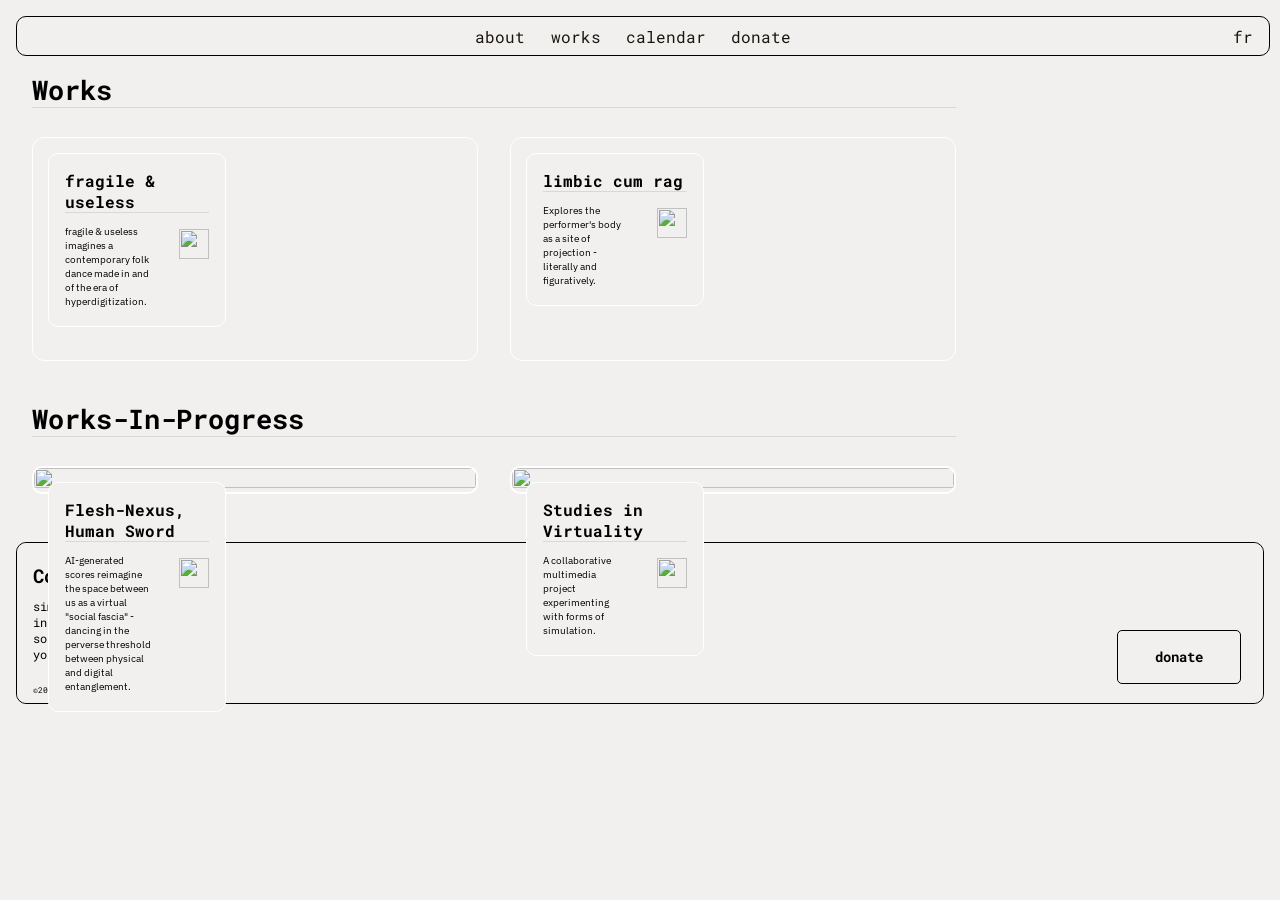
==== choreography.html @ 77012b6d "Add files via upload" ====
<!DOCTYPE html>
<html lang="en">
<head>
    <meta charset="UTF-8">
    <meta name="viewport" content="width=device-width, initial-scale=1.0">
    <title>Works</title>

    <link rel="preconnect" href="https://fonts.googleapis.com">
<link rel="preconnect" href="https://fonts.gstatic.com" crossorigin>
<link href="https://fonts.googleapis.com/css2?family=DotGothic16&family=IBM+Plex+Sans:ital,wght@0,100..700;1,100..700&family=Roboto+Mono:ital,wght@0,100..700;1,100..700&display=swap" rel="stylesheet">

    <link rel="stylesheet" href="index.css">
    <link rel="stylesheet" href="queries.css">
</head>

<body>


<div class="fixed_nav2">
    <a href="index.html" id="logo">
        <img src="images/holeC.svg" alt="" class="logo">
    </a>
        <div class="middle">
            <a href="about.html" data-i18n="nav-about">about</a>
            <a href="choreography.html" data-i18n="nav-works">works</a>
            <a href="calendar.html" data-i18n="nav-calendar">calendar</a>
            <a href="support.html" data-i18n="nav-support">donate</a>
        </div>

        <div class="end">
            <a href="#" id="lang-toggle" data-i18n="nav-lang">fr</a>
        </div>
</div>

<div class="choreo_main">
        <div class="choreo_column2">

            <h2 class="choreo_header" data-i18n="choreo-header-past">Past Works</h2>

            <!-- WORKS GALLERY -->
            <div class="choreo_gallery">
                <div class="choreo_card_tops">

                <a class="work_card" href="fragile.html">
                     <video src="images/F&U Ending.mp4" loop muted playsinline></video>
                    <figcaption class="work_cap"></figcaption>
                    <div class="work_cardcard">
                        <h3 class="work_card_text" data-i18n="choreo-fragile-title">fragile & useless</h3>
                        <div class="work_card_bottomtext">
                                <p data-i18n="choreo-fragile-desc">fragile & useless imagines a contemporary folk dance made in and of the era of hyperdigitization.</p>
                                <img class="work_svg" src="images/arrow-right-solid-full.svg" alt="" width="30em" height="30em">
                            </div>
                    </div>
                </a>

                <a class="work_card" href="limbic.html">
                    <video src="images/LCR Magician (Web 6 Sec).mp4" loop muted playsinline></video>
                      <figcaption class="work_cap"></figcaption>
                    <div class="work_cardcard">
                        <h3 class="work_card_text" data-i18n="choreo-limbic-title">limbic cum rag</h3>
                        <div class="work_card_bottomtext">
                                <p data-i18n="choreo-limbic-desc">Explores the performer's body as a site of projection - literally and figuratively.</p>
                                <img class="work_svg" src="images/arrow-right-solid-full.svg" alt="" width="30em" height="30em">
                            </div>
                    </div>
                </a>
                </div>

                 <h2 class="choreo_header" data-i18n="choreo-header-wip">Works-In-Progress</h2>

                <div class="choreo_card_bottoms">
                <a class="work_card" href="flesh.html">
                    <img class="work_card_image" src="images/Z9uz8Hs_.jpg" alt="">
                    <div class="work_cardcard">
                        <h3 class="work_card_text" data-i18n="choreo-flesh-title">Flesh-Nexus, Human Sword</h3>
                        <div class="work_card_bottomtext">
                                <p data-i18n="choreo-flesh-desc">AI-generated scores reimagine the space between us as a virtual "social fascia" - dancing in the threshold between physical and digital entanglement.</p>
                                <img class="work_svg" src="images/arrow-right-solid-full.svg" alt="" width="30em" height="30em">
                            </div>
                    </div>
                </a>

                <a class="work_card" href="studies.html">
                    <img class="work_card_image" src="images/framework black green - 800px.png" alt="">
                      <div class="work_cardcard">
                        <h3 class="work_card_text" data-i18n="choreo-studies-title">Studies in Virtuality</h3>
                        <div class="work_card_bottomtext">
                                <p data-i18n="choreo-studies-desc">A collaborative multimedia project experimenting with the presuppostion that simulation.
                                </p>
                                <img class="work_svg" src="images/arrow-right-solid-full.svg" alt="" width="30em" height="30em">
                            </div>
                    </div>
                    </a>
                </div>

                <!-- <div class="choreo_card_bottoms2">
                    <a class="work_card2" href="paradise.html">
                    <img class="work_card_image" src="images/illusion2.png" alt="">
                      <div class="work_cardcard">
                        <h3 class="work_card_text" data-i18n="choreo-paradise-title">Paradise</h3>
                        <div class="work_card_bottomtext">
                                <p data-i18n="choreo-paradise-desc">A rules-based choreographic score exploring themes of collective survival under contemporary capitalism.
                                </p>
                                <img class="work_svg" src="images/arrow-right-solid-full.svg" alt="" width="30em" height="30em">
                            </div>
                    </div>
                    </a>
                </div> -->

            </div>

        </div> 
    </div>


<div class="footer">

    <div class="squares">
        <div class="square1">
        <div class="sq1col1">
            <h3 data-i18n="footer-contact-header">Contact</h3>
            <div class="sq1col2">
                <a href="mailto:simon.portigal@gmail.com">simon.portigal@gmail.com</a>
                <a href="https://www.instagram.com/asimonportigal/" target="_blank">instagram</a>
                <a href="https://soundcloud.com/peepeegayboy" target="_blank">soundcloud</a>
                <a href="https://www.youtube.com/@lerocketship" target="_blank">youtube</a>
            </div>
        </div>
            <p data-i18n="footer-copyright">© 2026 simon portigal</p>
        </div>
        <div class="square2">
        </div>
        <div class="square3">
        </div>
        <div class="square4">
            <a href="support.html" class="donate-btn" data-i18n="nav-support">donate</a>
        </div>
    </div>
</div>

<script src="index.js"></script>

</body>
</html>
---- index.css ----
*{
    box-sizing: border-box;
    /* border: 1px red solid; */
}

body{
    margin: 0;
    padding:0;
    background-color: #F2F0EF;
}

body {
    opacity: 0;
    transition: opacity 0.6s ease;
}

body.page-loaded {
    opacity: 1;
}

body.page-transitioning-out {
    opacity: 0;
}



/* ================================== */
/* ===========FIXED NAVIGATION========== */
/* ================================== */

.fixed_nav2{
    position:fixed;
    background-color: #F2F0EF;
    opacity: 1;
    top: 1em;
    height: 2.5em;
    width: 98%;
    display: inline-flex;
    justify-content: space-between;
    align-items: center;
    font-family:Roboto Mono;
    padding: 0 1em 0 1em;
    margin: 0 1em;
    border: 1px black solid;
    border-radius: 10px;
    z-index: 999;
}

.middle{
    display: flex;
    width: 30%;
    justify-content: space-evenly;
}

.fixed_nav2 a{
    color: #1A160E;
    text-decoration: none;
    height: 100%;
}

.fixed_nav2 a:hover{
    color: #1A160E;
    text-decoration: underline;
}

#logo{
    height: 1.5em;
    position: relative;
    /* bottom: .18em; */
}
.logo{
  display: inline-block;
  height: 100%;
  width: auto;
}

 #logo:hover .logo {
  animation: pulse 0.5s ease-in-out infinite;
}


/* ================================== */
/* ===========LANDING================ */
/* ================================== */

.i_body{
    background-color: #F2F0EF;
    scroll-behavior: smooth;
}

.main1{
  min-height: 100vh;
  display: flex;
  justify-content: center;
  align-items: center;
  text-align: center;
  background-position: center center;
  background-attachment: fixed;
  padding: 0em 0em 0em 0em;
}

.main1{
    background-color: #F2F0EF;
}

.main1A{
  background-image: url(images/Houndstooth.png);
  width: 100%;
  display: flex;
  justify-content: center;
  /* border-radius: 15px; */
  filter: drop-shadow(0 0 .75rem black);
}


.home_target{
    display: flex;
    flex-direction: column;
    align-items: center;
    justify-content: center;
    background-color: #80CB69;
    width: 95%;
    height: auto;
    padding: 1em;
    margin: 2em 1em;
    position: relative;
    color: #1A160E;
    filter: drop-shadow(0 0 .75rem black);
    border-radius: 15px;
}

.home_background{
    z-index: 1;
    display: flex;
    flex-direction: column;
    justify-content: center;
    align-self: center;
    padding: 1.5em;
    width: 100%;
    height: auto;
    filter: drop-shadow(0 0 0.75rem black);
    position: relative;
}

.main1header{
    display: flex;
    flex-direction: column;
    justify-self: center;
    align-self: center;
    position: absolute;
    color: #aa040e;
    z-index: 2;
    animation: blink-2 1.5s infinite both;
    text-decoration: none;
}

.header_name{
    font-size: 10vw;
    color: red;
    z-index: 2;
    animation: blink-2 1.5s infinite both;
    text-decoration: none;
    font-family: "DotGothic16";
}

.figcapLanding{
    position: absolute;
    font-size: .5em;
    font-style: italic;
    font-family: "Roboto Mono";
    bottom: 1em;
    left: 40%;
}


h3{
    font-size: 1.2135em;
    font-family: "Roboto Mono";
}

p{
    font-size: .75em;
}


/* ================================== */
/* ===========ABOUT================== */
/* ================================== */

.about_main{
    position: relative;
    display: flex;
    flex-direction: column;
    padding: 3em 1em 2em 2em;
    margin-bottom: 0;
    width: 75%;
    flex: 1;
}

.about_header{
    width: 100%;
    border-bottom: 1px rgba(0, 0, 0, .1) solid;
    font-family: "Roboto Mono";
    font-size: 1.9634em;
    margin-top: .65em;
}

.about_body{
    display: flex;
    flex-direction: row;
    gap: 2em;
}

.about_image{
    position: sticky;
    top: 5.5em;
    align-self: flex-start;
    border: 1px white solid;
    border-radius: 10px;
    height: 100%;
}

.about_image img{
    display: block;
    border-radius: 10px;
    height: 100%;
}

.about_cap{
    position: absolute;
    bottom: 1em;
    left: .5em;
    font-family: "IBM Plex Sans";
    font-size: .5em;
    color: #F2F0EF;
}

.about_text{
    border: solid 1px rgba(0, 0, 0, .1);
    border-radius: 10px;
    padding: 1em;
}

.about_text h3{
    margin-top: 0;
    font-size: 1.25em;
}

.about_text p{
    font-size: .85em;
    font-family: "IBM Plex Sans";
}

.about_text a{
    color: #aa040e;
    text-decoration: none;
}

.about_text a:hover{
    color: #aa040e;
    text-decoration: underline;
}

.about_text a:visited{
    color: #aa040e;
}


/* ================================== */
/* ===========WORK=================== */
/* ================================== */

.work_card2{
    border-radius: 10px;
    width: 48.7%;
    display: flex;
    flex-direction: column;
    align-self: flex-start;
    position: relative;
    margin: 1em 0em;
}

a.work_card2 {
    color: black;
}

a.work_card2:visited{
    color: black;
}

.work_cardcard{
    position: absolute;
    top: 1em;
    left: 1em;
    width: 40%;
    height: auto;
    background-color:#F2F0EF;
    padding: 1em 1em .5em 1em;
    border-radius: 10px;
    border: white 1px solid;
}

.work_card_text{
    color: black;
    font-size: 1em;
    margin: 0;
}

.work_card_image{
    display: block;
    height: 100%;
    width: 100%;
    border-radius: 10px;
    border: 2px solid white;
}

.work_card_bottomtext{
    display: flex;
    justify-content: space-between;
    align-items:flex-start;
    font-family: "IBM Plex Sans";
}

.work_card h3{
    font-size: 1em;
    border-bottom: solid 1px rgba(0, 0, 0, .1);
}

.work_card_bottomtext img{
    position: relative;
    top: 1em;
}

.work_card_bottomtext p{
    width: 60%;
    font-size: .65em;
}

a.work_card{
    color: black;
    text-decoration: none;
    width: 100%;
}

a.work_card:visited{
    color: black;
    text-decoration: none;
}

a.work_card:hover{
  animation: shadow-drop-center 0.5s cubic-bezier(0.075, 0.820, 0.165, 1.000) both;
}

.work_cap{
    position: absolute;
    bottom: 1em;
    left: .5em;
    font-family: "IBM Plex Sans";
    font-size: .5em;
    color: #F2F0EF;
}


/* =========================================== */
/* ===========CHOREOGRAPHY PAGE=============== */
/* =========================================== */

.choreo_main{
    display: flex;
    padding: 3em 1em 1em 2em;
    background-color: #F2F0EF;
}

.choreo_column2{
    padding: 0em 0em 0em 0em;
    width: 75%;
    display: flex;
    flex-direction: column;
}

.choreo_column2 h2{
    font-family: "Roboto Mono";
    font-size: 1.7em;
}

.choreo_header{
    border-bottom: solid 1px rgba(0, 0, 0, .1);
    margin-bottom: .5em;
}

.choreo_gallery{
    display: flex;
    flex-direction: column;
    width: 100%;
    margin-bottom: 0;
}

.choreo_card_tops,
.choreo_card_bottoms,
.choreo_card_bottoms2{
    display: flex;
    flex-direction: row;
    gap: 2em;
}

.choreo_card_bottoms{
    margin-bottom: 0;
}

.work_card{
    border-radius: 10px;
    width: 100%;
    height: auto;
    display: flex;
    flex-direction: column;
    align-self: flex-start;
    position: relative;
    margin: 1em 0em;
}

.work_card video{
    display: block;
    width: 100%;
    height: auto;
    border-radius: 12px;
    border: solid 1px white;
}

video {
  cursor: pointer;
  transition: opacity 0.3s;
}

a.work_card2:hover{
    animation: shadow-drop-center 0.5s cubic-bezier(0.075, 0.820, 0.165, 1.000) both;
}


/* =========================================== */
/* ===========FRAGILE USELESS PAGE============ */
/* =========================================== */

.fragile_body_main{
  background-color: #F2F0EF;
}

.fragile_main {
    height: 100vh;
    position: relative;
    overflow: hidden;
    padding: 0em;
}

.fragile_card{
    position: relative;
    width: 35%;
    height: auto;
    background-color: #F2F0EF;
    z-index: 10;
    margin: 1rem;
    padding: 1rem;
    border-radius: 10px;
    border: 1px black solid;
    overflow: hidden;
    top: 3em;
    overflow-y: scroll;
}

.fragile_header{
    font-family: "Roboto Mono";
    border-bottom: solid 1px rgba(0, 0, 0, .1);
    margin-top: 0;
    margin-bottom: .5em;
}

.index_nav_c1_navfragile{
    position: relative;
    display: flex;
    justify-content: flex-start;
    flex-wrap: wrap;
    gap: 1em;
}

.fragile_body_header{
    margin-top: 0;
    font-family: "IBM Plex Sans";
    width: 50%;
    font-style: italic;
}

.fragile_body{
    column-count: 2;
    font-family: "IBM Plex Sans";
    padding: .5em 0em 0em;
}

.p1{
    margin-top: 0;
}

#justin_web_short{
    position: absolute;
    top: 0;
    left: 0;
    width: 100%;
    height: 100%;
    object-fit: cover;
    z-index: 0;
    border-bottom-left-radius: 10px;
    border-bottom-right-radius: 10px;
}

.artichaut_nav{
    font-size: .7em;
    font-family: "Roboto Mono";
    color: black;
    padding: .25em 0em 0em;
}

.artichaut_nav:visited{
    color: black;
}

.artichaut_nav:hover{
    color: #aa040e;
}


/* =========================================== */
/* ===========LIMBIC CUM  PAGE================ */
/* =========================================== */

.limbic_body_main{
  background-color: #F2F0EF;
  height: 100%;
}

.limbic_main {
    padding: 0em;
    height: 100vh;
    position: relative;
    overflow: hidden;
}

.limbic_card{
    position: relative;
    width: 35%;
    height: auto;
    background-color: #F2F0EF;
    z-index: 10;
    margin: 1rem;
    padding: 1rem;
    border: 1px black solid;
    border-radius: 10px;
    overflow: hidden;
    overflow-y: scroll;
    top: 3em;
}

.limbic_header{
    font-family: "Roboto Mono";
    border-bottom: solid 1px rgba(0, 0, 0, .1);
    margin-top: 0;
    margin-bottom: .5em;
}

.limbic_body_header{
    margin-top: 0;
    font-family: "IBM Plex Sans";
    width: 50%;
    font-style: italic;
}

.limbic_body{
    column-count: 2;
    font-family: "IBM Plex Sans";
    background-color: #F2F0EF;
    padding: .5em 0em 0em;
}

#magician_web_short{
    position: absolute;
    top: 0;
    left: 0;
    width: 100%;
    height: 100%;
    object-fit: cover;
    z-index: 0;
    border-bottom-left-radius: 10px;
    border-bottom-right-radius: 10px;
}


/* =========================================== */
/* ===========PARADISE PAGE=================== */
/* =========================================== */

.paradise_body_main{
  background-color: #F2F0EF;
}

.paradise_main {
    height: 100vh;
    position: relative;
    overflow: hidden;
    padding: 0em;
}

.paradise_image{
    width: 100%;
    height: auto;
    z-index: -1;
}

.paradise_card{
    position: absolute;
    width: 25%;
    height: auto;
    background-color: #F2F0EF;
    z-index: 10;
    margin: 1rem;
    padding: 1rem;
    border: 1px black solid;
    border-radius: 10px;
    overflow: hidden;
    top: 3em;
    overflow-y: scroll;
}

.paradise_header{
    font-family: "Roboto Mono";
    border-bottom: solid 1px rgba(0, 0, 0, .1);
    margin-top: 0;
}

.paradise_body_header{
    font-style: italic;
    margin-top: 0;
}

.paradise_body{
    column-count: 1;
    font-family: "IBM Plex Sans";
}


/* =========================================== */
/* ===========STUDIES PAGE==================== */
/* =========================================== */

.studies_body_main{
  background-color: #F2F0EF;
}

.studies_main {
    height: 100vh;
    position: relative;
    overflow: hidden;
    padding: 0em;
}

.studies_image{
    width: 100%;
    height: auto;
    z-index: -1;
    border-bottom-left-radius: 10px;
    border-bottom-right-radius: 10px;
}

.studies_card{
    position: absolute;
    width: 25%;
    height: auto;
    background-color: #F2F0EF;
    z-index: 10;
    margin: 1rem;
    padding: 1rem;
    border: 1px white solid;
    border-radius: 10px;
    overflow: hidden;
    top: 3em;
    overflow-y: scroll;
}

.studies_header{
    font-family: "Roboto Mono";
    border-bottom: solid 1px rgba(0, 0, 0, .1);
    margin-top: 0;
}

.studies_body_header{
    font-style: italic;
    margin-top: 0;
}

.studies_body{
    column-count: 1;
    font-family: "IBM Plex Sans";
}


/* =========================================== */
/* ===========FLESH NEXUS PAGE================ */
/* =========================================== */

.flesh_body_main{
  background-color: #F2F0EF;
}

.flesh_main {
    height: 100vh;
    position: relative;
    overflow: hidden;
    padding: 0em;
}

.flesh_image{
    position: absolute;
    top: 0;
    left: 0;
    width: 100%;
    height: 100%;
    z-index: -1;
    border-bottom-left-radius: 10px;
    border-bottom-right-radius: 10px;
}

.flesh_card{
    position: absolute;
    width: 35%;
    height: auto;
    background-color: #F2F0EF;
    z-index: 10;
    margin: 1rem;
    padding: 1rem;
    border-radius: 10px;
    border: 1px black solid;
    overflow: hidden;
    top: 3em;
    overflow-y: scroll;
}

.flesh_header{
    font-family: "Roboto Mono";
    border-bottom: solid 1px rgba(0, 0, 0, .1);
    margin-top: 0;
    margin-bottom: .5em;
}

.flesh_body_header{
    margin-top: 0;
    font-family: "IBM Plex Sans";
    width: 50%;
    font-style: italic;
}

.flesh_body{
    column-count: 2;
    font-family: "IBM Plex Sans";
    padding: .5em 0em 0em;
}


/* ================================== */
/* ===========SUPPORT================ */
/* ================================== */

.support_main{
    display: flex;
    padding: 3em 2em 0em 2em;
    background-color: #F2F0EF;
    min-height: 77vh;
}

.support_card_bottoms{
    width: 40%;
}


.support_gallery{
    display: flex;
    flex-direction: column;
    width: 100%;
    margin-bottom: 0;
    padding-bottom: 0;
}

.support_gallery a{
    color:#aa040e;
    text-decoration: none;
    font-weight: bold;
    font-family: "IBM Plex Sans";
    font-size: .9em;
}

.support_gallery a:hover{
    color: black;
    text-decoration: underline;
}

.support_gallery a:visited{
    color:#aa040e;
}

.support_card_tops{
    display: flex;
    flex-direction: column;
    width: 40%;
}

.support_p{
    font-family: "IBM Plex Sans";
    font-size: .9em;
    margin-top: .5em;
    /* margin-bottom: .5em; */
}

.support_p1{
    font-family: "IBM Plex Sans";
    font-size: .9em;
    font-style: italic;
    padding-top: 10em;
}

.support_header{
    border-bottom: solid 1px rgba(0, 0, 0, .1);
    margin-bottom: .5em;
    width: 40%;
}

.socialorgs_toggle {
    list-style: none;
}

.socialorgs_toggle summary {
    cursor: pointer;
    list-style: none;
}

.socialorgs_toggle summary::-webkit-details-marker {
    display: none;
}

.socialorgs {
    display: flex;
    flex-direction: column;
    gap: .35em;
    margin-top: .5em;
}

.socialorgs a {
    font-family: "IBM Plex Sans";
    font-size: .85em;
    color: #aa040e;
    text-decoration: none;
}

.socialorgs a:hover {
    text-decoration: underline;
}

.socialorgs a:visited {
    color: #aa040e;
}

.socialorgs{
    display: flex;
    flex-direction: column;
}


/* ================================== */
/* ===========FOOTER================= */
/* ================================== */

.footer{
  display: flex;
  flex-direction: column;
  font-family: "Roboto Mono";
  color: black;
  height: auto;
  border: 1px black solid;
  border-radius: 10px;
  margin: 1em;
}

.footer a:link{
  color: black;
  text-decoration: none;
}

.footer a:visited{
  color: black;
  text-decoration: none;
}

.footer a:hover{
    text-decoration: underline;
}

.squares{
  display: flex;
  flex-direction:row;
  background: #F2F0EF;
  padding: 0 .5em 0 .5em;
  border-radius: 10px;
}

.square1{
    display: flex;
    flex-direction: column;
    justify-content: space-between;
}
.square1 p{
    font-size: .5em;
}

.sq1col2{
    display: flex;
    flex-direction: column;
}

.square1,
.square2,
.square3,
.square4{
    width: 100%;
    height: 10em;
}

.square1,
.square2 {
    padding-left:.5em;
}

.square1 a{
    font-size: .75em;
}

.square1 h3,
.square2 h3{
    margin-bottom: .55em;
}

.square2 img{
    height: 1.5em;
}

.square3{
    display: flex;
    flex-direction: column;
    justify-content: flex-end;
}

.square4{
    display: flex;
    flex-direction: column;
    align-items: flex-end;
    justify-content: flex-end;
}

.square4 p{
    font-size: .75em;
}

.donate-btn{
    position: relative;
    right: 1em;
    bottom: 1em;
    font-size: .85em;
    font-family: "Roboto Mono";
    padding: 1.25em 2.75em;
    border: 1px solid black;
    border-radius: 5px;
    margin-bottom: .4em;
    color: black !important;
    background-color:#F2F0EF;
    text-decoration: none;
    font-weight: bold;
}

.donate-btn:hover{
    background:black;
    color: white !important;
    text-decoration: none !important;
    animation: shadow-drop-center 0.5s cubic-bezier(0.075, 0.820, 0.165, 1.000) both;
}


/* =========================================== */
/* ===========CALENDAR PAGE================== */
/* =========================================== */

.calendar_main {
    display: flex;
    padding: 3em 1em 2em 2em;
    background-color: #F2F0EF;
    min-height: 77vh;
}

.cal_list {
    display: flex;
    flex-direction: column;
    width: 100%;
    margin-top: .5em;
}

.cal_item {
    display: flex;
    flex-direction: row;
    gap: 2em;
    align-items: baseline;
    padding: .75em 0;
    border-bottom: 1px solid rgba(0, 0, 0, .1);
}

.cal_item.past {
    opacity: 0.38;
    text-decoration: line-through;
}

.cal_date {
    font-family: "Roboto Mono";
    font-size: .78em;
    min-width: 13em;
    flex-shrink: 0;
}

.cal_details {
    display: flex;
    flex-direction: column;
    gap: .2em;
}

.cal_title {
    font-family: "IBM Plex Sans";
    font-size: .88em;
    font-weight: 600;
}

.cal_venue {
    font-family: "IBM Plex Sans";
    font-size: .75em;
    color: rgba(26, 22, 14, 0.6);
}


/* ----------------------------------------------
 * Generated by Animista on 2025-10-5 8:55:26
 * Licensed under FreeBSD License.
 * See http://animista.net/license for more info.
 * w: http://animista.net, t: @cssanimista
 * ---------------------------------------------- */

/**
 * ----------------------------------------
 * animation blink-2
 * ----------------------------------------
 */
@keyframes blink-2 {
  0% {
    opacity: 0;
  }
  50% {
    opacity: 1;
  }
  100% {
    opacity: 0;
  }
}

  /* ----------------------------------------------
 * Generated by Animista on 2025-12-1 9:32:58
 * Licensed under FreeBSD License.
 * See http://animista.net/license for more info.
 * w: http://animista.net, t: @cssanimista
 * ---------------------------------------------- */

/*
 * ----------------------------------------
 * animation pulse
 * ----------------------------------------
 */

 @keyframes pulse {
    0%   { transform: scale(1); }
    50%  { transform: scale(1.08); }
    100% { transform: scale(1); }
  }

  /* ----------------------------------------------
 * Generated by Animista on 2025-12-1 9:32:58
 * Licensed under FreeBSD License.
 * See http://animista.net/license for more info.
 * w: http://animista.net, t: @cssanimista
 * ---------------------------------------------- */

/*
 * ----------------------------------------
 * animation shadow-drop-center
 * ----------------------------------------
 */
@keyframes shadow-drop-center {
  0% {
    -webkit-box-shadow: 0 0 0 0 rgba(0, 0, 0, 0);
            box-shadow: 0 0 0 0 rgba(0, 0, 0, 0);
  }
  100% {
    -webkit-box-shadow: 0 0 20px 0px rgba(0, 0, 0, 0.35);
            box-shadow: 0 0 20px 0px rgba(0, 0, 0, 0.35);
  }
}
---- queries.css ----
/* ============================================ */
/* ============= QUERIES.CSS ================= */
/* Breakpoints: 768px (tablet), 480px (mobile) */
/* ============================================ */


/* ============================================ */
/* =============== TABLET ==================== */
/* max-width: 820px                             */
/* ============================================ */

@media (max-width: 820px) {

    /* --- NAVIGATION --- */
    .fixed_nav2 {
        left: 0em;
        right: 0em;
        width: auto;
        max-width: calc(100vw - .5em);
        box-sizing: border-box;
        padding: 0.4em .75em;
    }

    .navtext a{
        width: 75%;
        font-size: 1em;
    }

    .middle {
        width: 60%;
        justify-content: space-evenly;
        text-align: center;
    }


    /* --- FOOTER --- */

    .square1,
    .square2,
    .square3,
    .square4 {
        width: 50%;
        height: auto;
        padding: 0em 0 0em 0;
    }

    .square1 h3,
    .square2 h3{
        font-size: 1em;
    }

    .square1 a,
    .square2 a{
        font-size: .65em;
    }

    .square2 a{
        position: relative;
        top: .5em;
    }

    .square4 {
        justify-content: flex-start;
        font-size: .8em;
    }

    .square4 p{
        position: relative;
        top: .65em;
    }

    .footer h3{
    border-bottom: solid 1px rgba(0, 0, 0, .1);
    width: 400%;
    }

    .sq1col2{
        padding-top: .5em;
    }

    .donate-btn{
       top: 8em;
        right: 0em;
    }


    /* --- LANDING PAGE --- */
    .header_name {
        font-size: 8vw;
    }

    .main1{
        padding: 0em 1em;
    }

    .main1A{
        border-radius: 20px;
    }

    .figcapLanding{
        left:32%;
    }


    /* --- ABOUT PAGE --- */
    .about_main {
        width: 100%;
        padding: 3.5em 1.25em 0em;
    }

    .about_body {
        flex-direction: column;
        gap: 1.5em;
    }

    .about_image {
        position: relative;
        top: auto;
        width: 100%;
    }

    .about_image img {
        width: 100%;
        height: auto;
    }

    .about_text h3 {
        font-size: 1.1em;
    }


    /* --- CHOREOGRAPHY PAGE --- */
    .choreo_main {
        padding: 4em 1.25em 0em;
    }

    .choreo_column2 {
        width: 100%;
    }

    .choreo_card_tops,
    .choreo_card_bottoms,
    .choreo_card_bottoms2 {
        flex-direction: column;
        gap: 1.25em;
    }

    .work_card2 {
        width: 100%;
    }


    /* --- WORK DETAIL PAGES (fragile, limbic, flesh) --- */
    .fragile_card,
    .limbic_card,
    .flesh_card {
        width: 55%;
    }

    .fragile_body_header,
    .limbic_body_header,
    .flesh_body_header {
        width: 100%;
    }

    .fragile_body,
    .limbic_body,
    .flesh_body {
        column-count: 1;
    }

    .flesh_image,
    .studies_image,
    .paradise_image{
        width: auto;
        object-fit: contain;
    }

    .fragile_main video{
        transform-origin: center;
    }
    #justin_web_short{
        object-fit:cover;
    }


    /* --- PARADISE / STUDIES PAGES --- */
    .paradise_card,
    .studies_card {
        width: 55%;
    }


    /* --- FOOTER --- */
    .footer {
        height: auto;
    }

    /* --- SUPPORT PAGE --- */
    .support_main {
        min-height: unset;
        height: auto;
        padding: 4em 1.25em;
    }

    .support_header {
        width: 100%;
    }

    .support_card_tops,
    .support_card_bottoms {
        width: 100%;
    }

    .calendar_main{
        height: 88vh;
        min-height: unset;
        padding: 4em 1.25em;
    }
}


/* ============================================ */
/* =============== MOBILE ==================== */
/* max-width: 480px                             */
/* ============================================ */

@media (max-width: 480px) {

    /* --- NAVIGATION --- */
    .fixed_nav2 {
        left: 0em;
        right: 0em;
        width: auto;
        max-width: calc(100vw - .75em);
        box-sizing: border-box;
        padding: 0.4em 0.75em;
        margin: 0 0.5em;
    }

    .navtext {
        display: flex;
        width: 100%;
        justify-content: center;
    }

    .middle {
        width: 80%;
        text-align: center;
        justify-content: space-evenly;
        font-size: 0.8em;
    }

    .end{
        justify-self: flex-end;
        font-size: .8em;
    }

    #logo {
        height: 1.25em;
    }


    /* --- FOOTER --- */
    .squares {
        flex-direction: column;
    }

    .square1,
    .square2,
    .square3,
    .square4 {
        width: 100%;
        height: 2.25em;
        padding: 0em 0 .5em 0;
    }
    .square1 a{
        font-size: .75em;
    }

    .donate-btn{
        top: auto;
        bottom: 2em;
        right: 0;
    }

     .square2 a{
        font-size: 1em;
        right: .2em;
     }

     .footer h3{
        margin-bottom: 0;
        width: auto;
     }

    .square4 {
        justify-content: flex-start;
    }

    .footer {
        margin: 0.5em;
    }

    .footer h3{
        border-bottom: solid 1px rgba(0, 0, 0, .1);
    }

    .sq1col2{
        padding-top: .5em;
    }


    p {
        font-size: 0.8em;
    }


    /* --- LANDING PAGE --- */
    .header_name {
        font-size: 9vw;
    }
    .main1A {
        width: 90%;
        height: 15em;
        border-radius: 16px;
        /* border: 1px red solid; */
    }

    .main1{
        padding: 0;
    }

    .home_target{
        /* border: 1px red solid; */
        height: 13em;
        align-self: center;
    }

    .home_background{
        width: 110%;
    }

    .figcapLanding {
        visibility: hidden;
    }


    /* --- ABOUT PAGE --- */
    .about_main {
        width: 100%;
        padding: 4em 0.75em 1em;
        height: auto;
    }

    .about_body {
        flex-direction: column;
        gap: 1em;
    }

    .about_image {
        position: relative;
        top: auto;
        width: 100%;
        height: auto;
    }

    .about_image img {
        width: 100%;
        height: auto;
    }

    .about_text {
        padding: 0.75em;
    }

    .about_text h3 {
        font-size: 1em;
    }

    .about_text p {
        font-size: 0.8em;
    }

    .about_header {
        font-size: 1.5em;
    }


    /* --- CHOREOGRAPHY PAGE --- */
    .choreo_main {
        padding: 4em 0.75em 1em;
    }

    .choreo_column2 {
        width: 100%;
    }

    .choreo_card_tops,
    .choreo_card_bottoms,
    .choreo_card_bottoms2 {
        flex-direction: column;
        gap: 1em;
    }

    .work_card,
    .work_card2 {
        width: 100%;
    }

    .work_cardcard {
        width: 70%;
    }

    .choreo_header {
        font-size: 1.5em;
    }


    /* --- WORK DETAIL PAGES (fragile, limbic, flesh) --- */
    .fragile_card,
    .limbic_card,
    .flesh_card {
        position: relative;
        top: 0;
        margin-top: 4.5em;
        width: calc(100% - 1.5em);
        margin-left: 0.75em;
        margin-right: 0.75em;
        margin-bottom: 0.75em;
        overflow-y: visible;
        height: auto;
    }

    .fragile_body_header,
    .limbic_body_header,
    .flesh_body_header {
        width: 100%;
    }

    .fragile_body,
    .limbic_body,
    .flesh_body {
        column-count: 1;
    }

    .fragile_header,
    .limbic_header,
    .flesh_header {
        font-size: 1.2em;
    }

    /* --- FRAGILE / LIMBIC video background fix --- */
    #justin_web_short,
    #magician_web_short {
        position: fixed;
        top: 0;
        left: 0;
        width: 100%;
        height: 100%;
        object-fit: cover;
        z-index: 0;
        border-bottom-left-radius: 0;
        border-bottom-right-radius: 0;
    }

    .fragile_card,
    .limbic_card {
        z-index: 10;
    }

    .fragile_main,
    .limbic_main,
    .flesh_main {
        height: auto;
        min-height: 100vh;
        overflow: visible;
        position: static;
    }

    .footer {
        position: relative;
        z-index: 10;
        height: auto;
        margin-bottom: 0;
    }

    /* --- FLESH / STUDIES / PARADISE image fix --- */
    .flesh_image {
        position: fixed;
        top: 0;
        left: 0;
        width: 100%;
        height: 100%;
        object-fit: cover;
        z-index: -1;
    }

    .flesh_image,
    .studies_image,
    .paradise_image {
        border-bottom-left-radius: 0;
        border-bottom-right-radius: 0;
    }


    /* --- PARADISE / STUDIES PAGES --- */
    .paradise_main,
    .studies_main {
        height: auto;
        min-height: 100vh;
        overflow: visible;
    }

    .paradise_card,
    .studies_card {
        position: relative;
        top: 0;
        margin-top: 4.5em;
        width: calc(100% - 1.5em);
        margin-left: 0.75em;
        margin-right: 0.75em;
        margin-bottom: 0.75em;
        overflow-y: visible;
        height: auto;
    }

    .paradise_image,
    .studies_image {
        position: fixed;
        top: 0;
        left: 0;
        width: 100%;
        height: 100%;
        object-fit: cover;
        z-index: -1;
    }

    .paradise_header,
    .studies_header {
        font-size: 1.2em;
    }


    /* --- SUPPORT PAGE --- */
    .support_main {
        height: auto;
        min-height: 82vh;
        padding: 4em 0.75em 1.5em;
        flex-direction: column;
    }

    .calendar_main{
        height: auto;
        min-height:82vh;
        margin: 0;
        padding: 2em 1em;
    }

    .calendar_main h2{
        padding-top: 2em;
    }

    .support_header {
        width: 100%;
        font-size: 1.2em;
    }

    .support_card_tops,
    .support_card_bottoms {
        width: 100%;
    }

    .socialorgs a {
        font-size: 0.8em;
    }

    .square3 h3{
        font-size: 1em;
    }

}
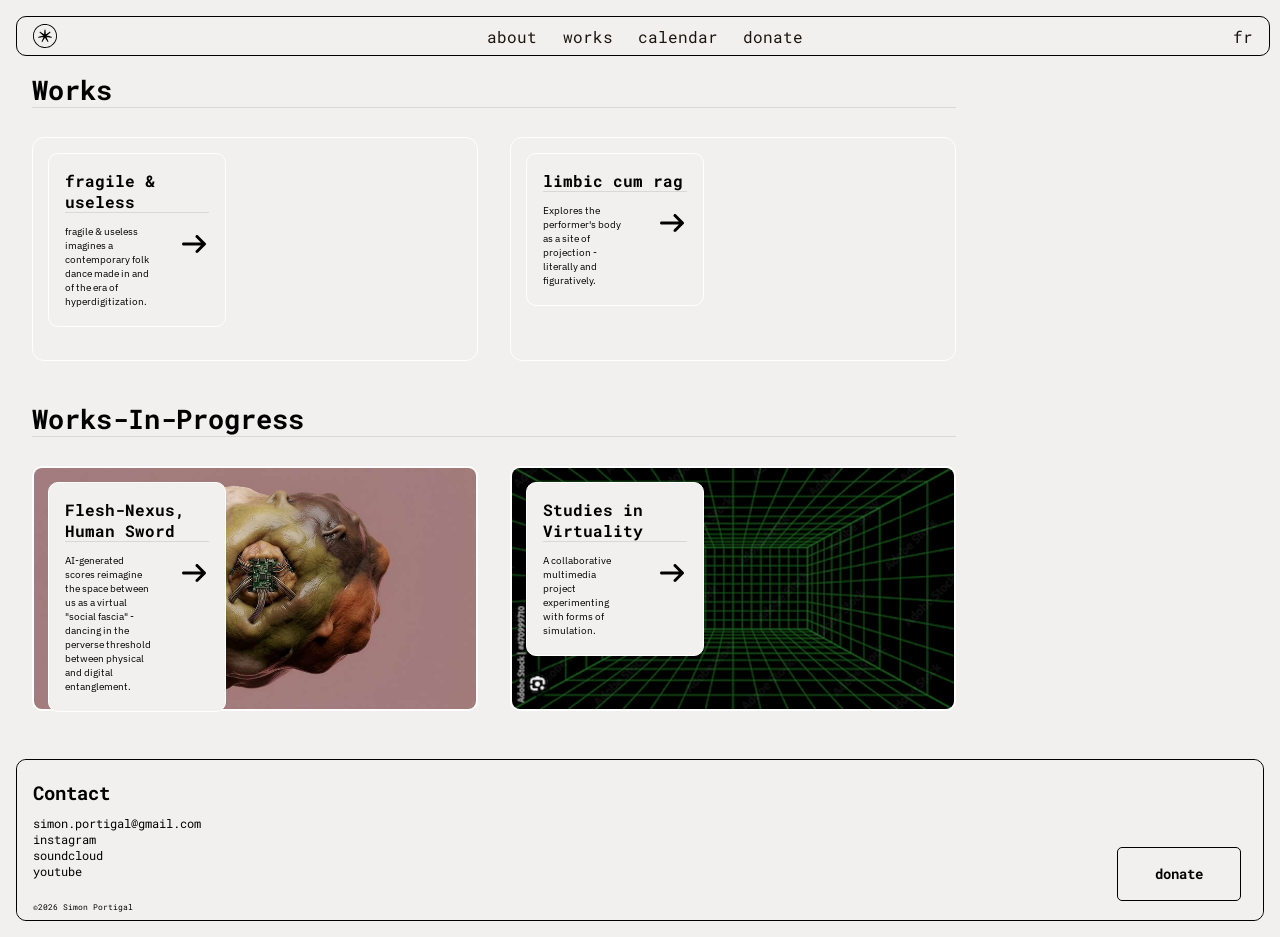
==== commit bec6d4be: "commit" ====
--- a/choreography.html
+++ b/choreography.html
@@ -42,7 +42,7 @@
                 <div class="choreo_card_tops">
 
                 <a class="work_card" href="fragile.html">
-                     <video src="images/F&U Ending.mp4" loop muted playsinline></video>
+                     <video src="images/F&U Ending.mp4" loop muted playsinline poster="images/f&u.png"></video>
                     <figcaption class="work_cap"></figcaption>
                     <div class="work_cardcard">
                         <h3 class="work_card_text" data-i18n="choreo-fragile-title">fragile & useless</h3>
@@ -54,7 +54,7 @@
                 </a>
 
                 <a class="work_card" href="limbic.html">
-                    <video src="images/LCR Magician (Web 6 Sec).mp4" loop muted playsinline></video>
+                    <video src="images/LCR Magician (Web 6 Sec).mp4" loop muted playsinline poster="images/lcr.png"></video>
                       <figcaption class="work_cap"></figcaption>
                     <div class="work_cardcard">
                         <h3 class="work_card_text" data-i18n="choreo-limbic-title">limbic cum rag</h3>
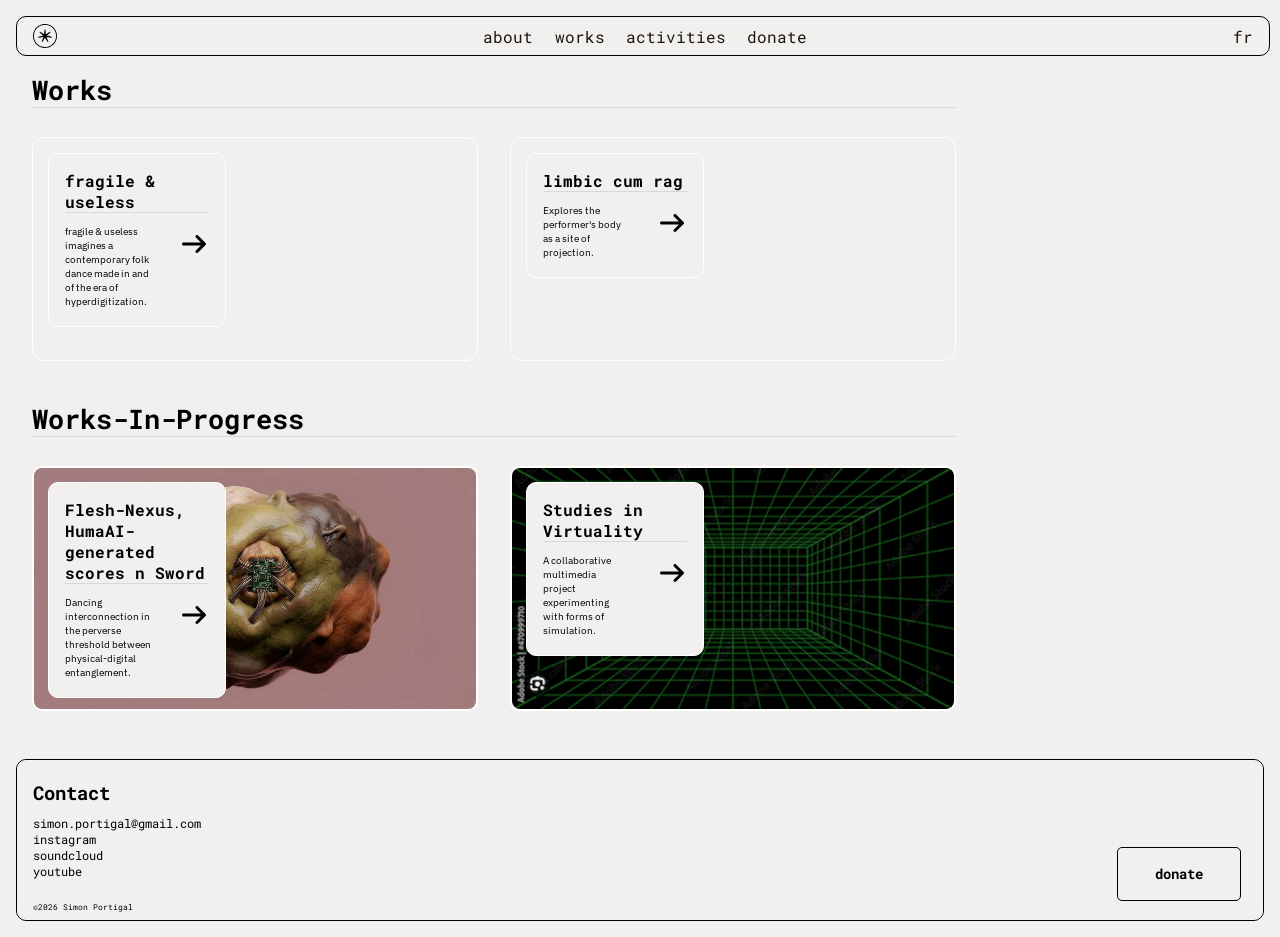
==== commit 07ba3d29: "commit" ====
--- a/choreography.html
+++ b/choreography.html
@@ -74,7 +74,7 @@
                     <div class="work_cardcard">
                         <h3 class="work_card_text" data-i18n="choreo-flesh-title">Flesh-Nexus, Human Sword</h3>
                         <div class="work_card_bottomtext">
-                                <p data-i18n="choreo-flesh-desc">AI-generated scores reimagine the space between us as a virtual "social fascia" - dancing in the threshold between physical and digital entanglement.</p>
+                                <p data-i18n="choreo-flesh-desc">Dancing interconnection in the perverse threshold between physical-digital entanglement.</p>
                                 <img class="work_svg" src="images/arrow-right-solid-full.svg" alt="" width="30em" height="30em">
                             </div>
                     </div>
@@ -85,7 +85,7 @@
                       <div class="work_cardcard">
                         <h3 class="work_card_text" data-i18n="choreo-studies-title">Studies in Virtuality</h3>
                         <div class="work_card_bottomtext">
-                                <p data-i18n="choreo-studies-desc">A collaborative multimedia project experimenting with the presuppostion that simulation.
+                                <p data-i18n="choreo-studies-desc">A collaborative multimedia project experimenting with simulation as a bridge to the realm of the immaterial.
                                 </p>
                                 <img class="work_svg" src="images/arrow-right-solid-full.svg" alt="" width="30em" height="30em">
                             </div>
--- a/index.css
+++ b/index.css
@@ -758,6 +758,20 @@
     column-count: 2;
     font-family: "IBM Plex Sans";
     padding: .5em 0em 0em;
+}
+
+.flesh_body a{
+    color: #aa040e;
+    text-decoration: none;
+}
+
+.flesh_body a:visited{
+    color: #aa040e;
+    text-decoration: none;
+}
+
+.flesh_body a:hover{
+    text-decoration: underline;
 }
 
 
